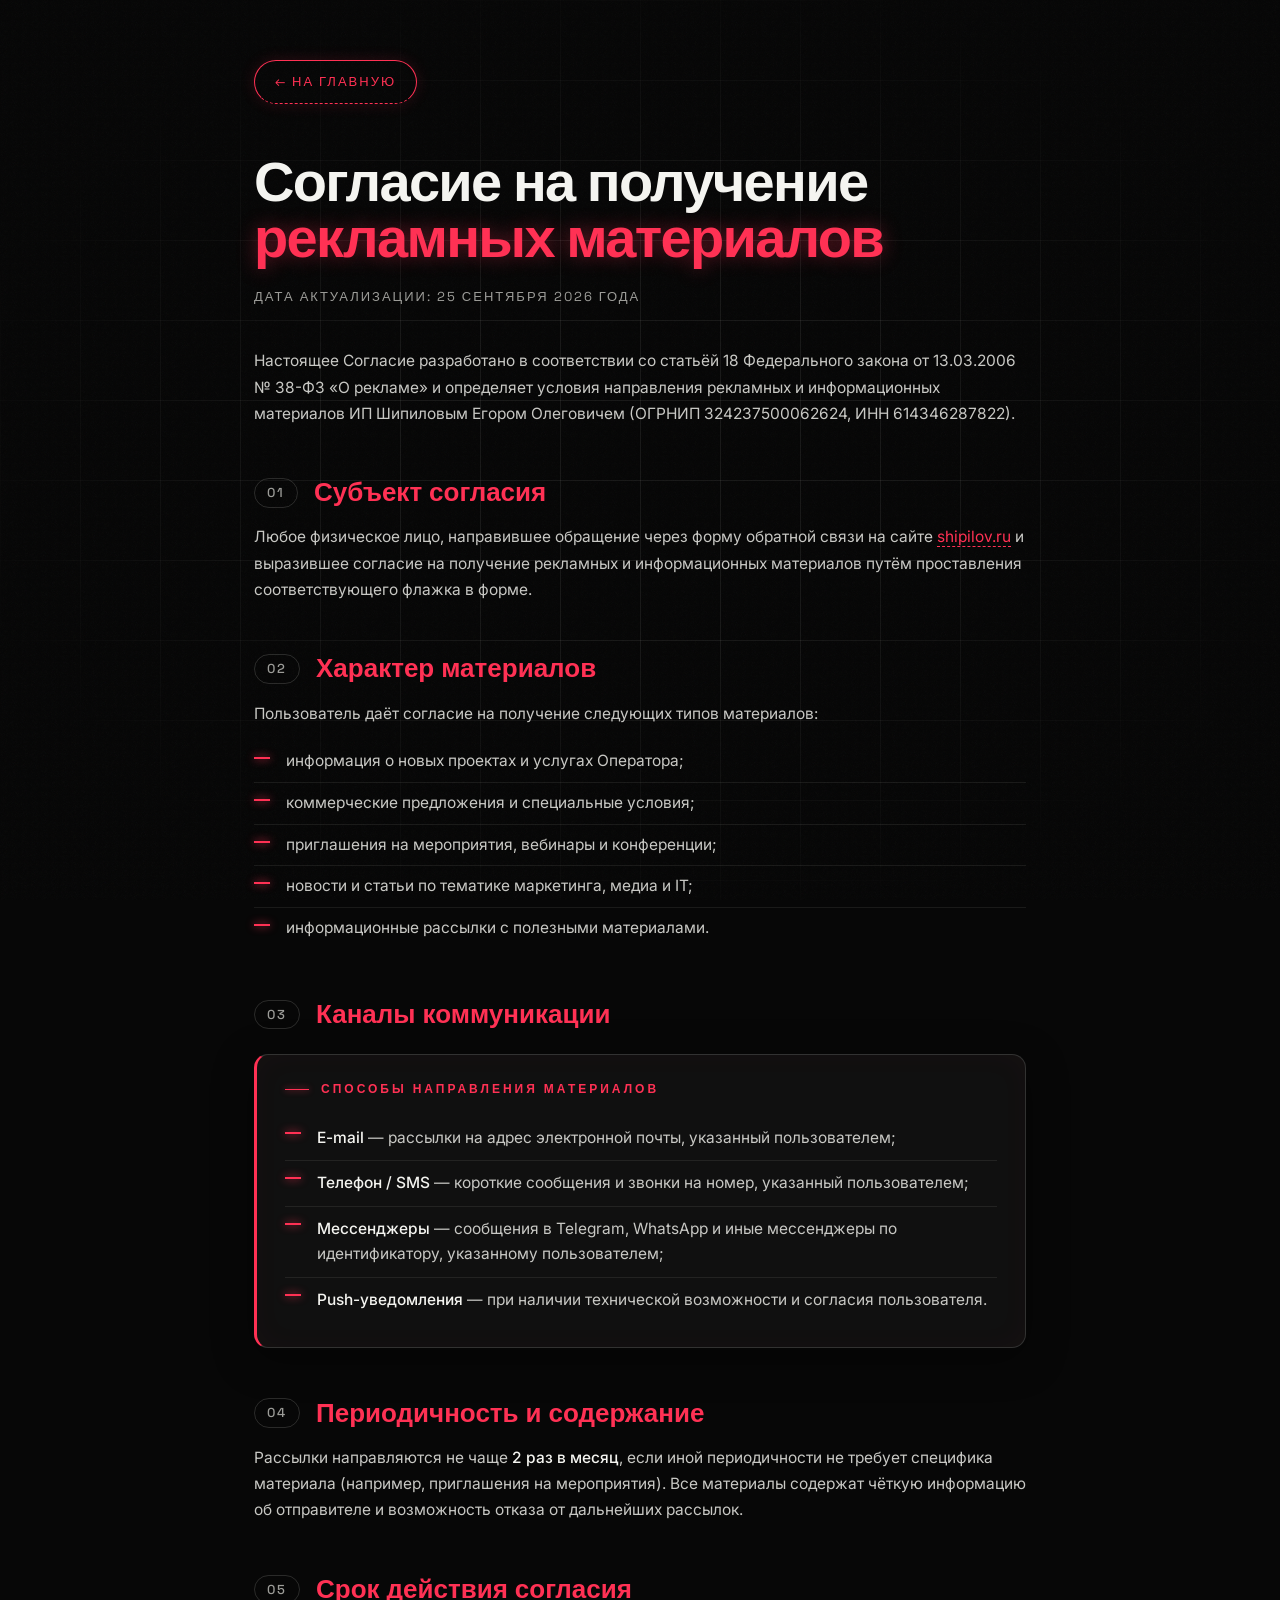
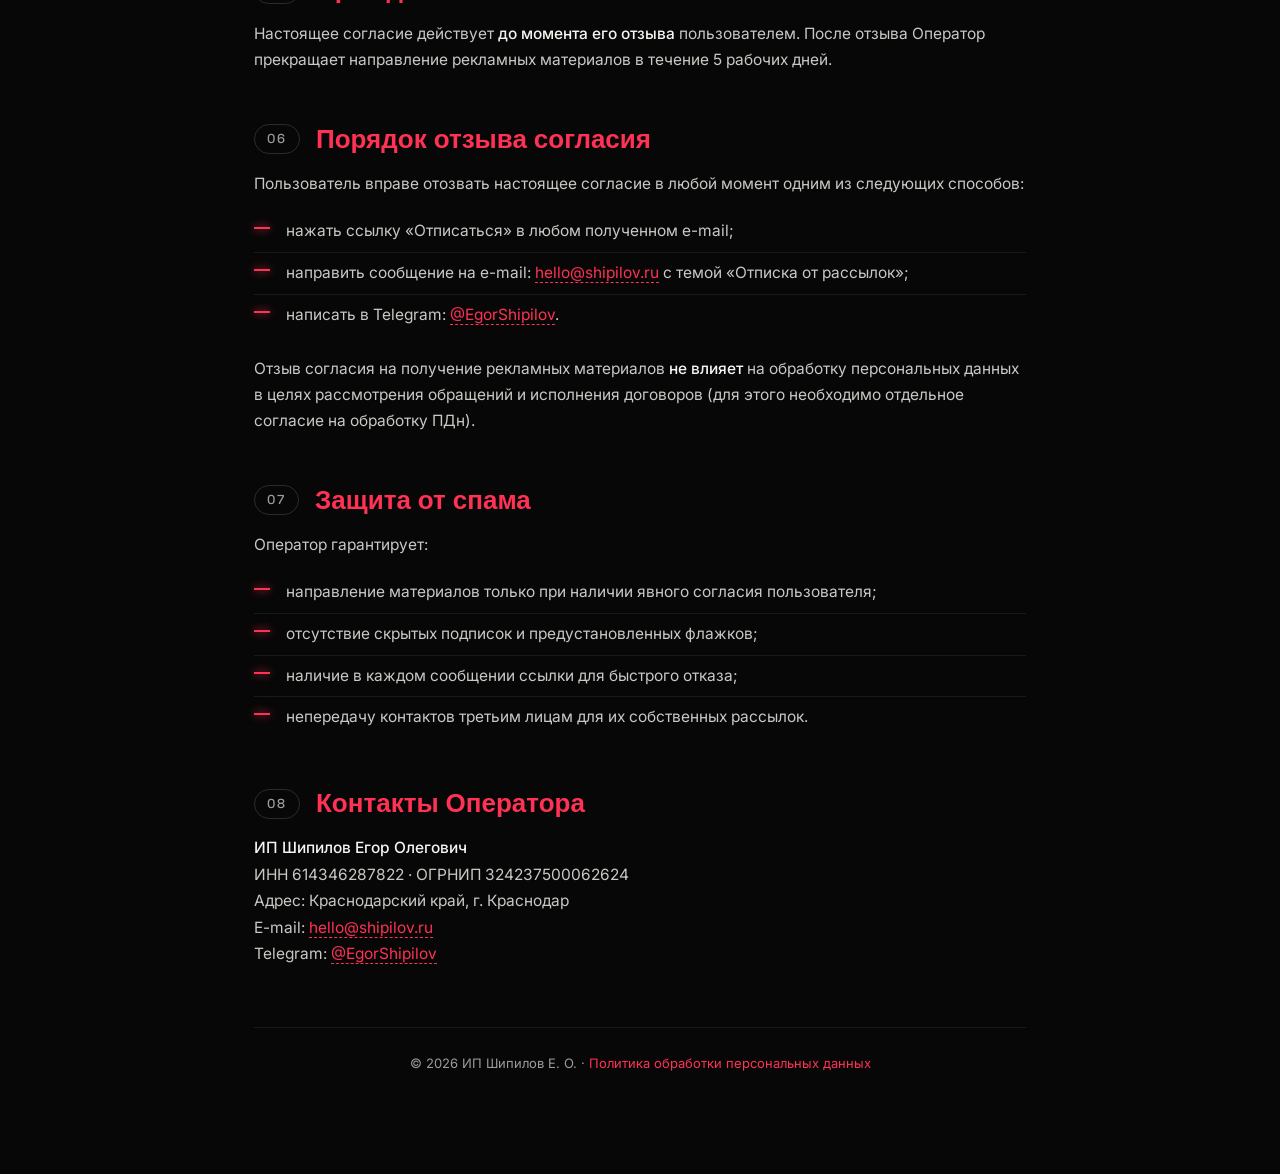
==== consent-marketing.html @ ee518db1 "add new pages" ====
<!doctype html>
<html lang="ru">
<head>
  <meta charset="utf-8">
  <meta name="viewport" content="width=device-width, initial-scale=1">
  <title>Согласие на получение рекламных материалов — Егор Шипилов</title>
  <meta name="description" content="Согласие на получение рекламных и информационных материалов. ИП Шипилов Е.О.">
  <meta name="robots" content="noindex">
  <link rel="preconnect" href="https://fonts.googleapis.com">
  <link rel="preconnect" href="https://fonts.gstatic.com" crossorigin>
  <link href="https://fonts.googleapis.com/css2?family=Space+Grotesk:wght@400;500;600;700;800;900&family=Inter:wght@300;400;500&display=swap" rel="stylesheet">
  <style>
    :root {
      --bg: #070707;
      --bg-2: #101010;
      --fg: #F4F4F0;
      --muted: #9C9C98;
      --neon: #C7FF00;
      --accent: #FF3154;
      --line: rgba(244, 244, 240, 0.08);
      --line-2: rgba(244, 244, 240, 0.15);
      --radius: 14px;
      --font-display: 'Space Grotesk', sans-serif;
      --font-body: 'Inter', sans-serif;
    }
    * { box-sizing: border-box; margin: 0; padding: 0; }
    html { scroll-behavior: smooth; }
    body {
      background: var(--bg);
      color: var(--fg);
      font-family: var(--font-body);
      font-size: 16px;
      line-height: 1.7;
      min-height: 100vh;
      position: relative;
    }
    body::before {
      content: '';
      position: fixed;
      inset: 0;
      pointer-events: none;
      z-index: 1;
      opacity: 0.04;
      background-image: url("data:image/svg+xml,%3Csvg xmlns='http://www.w3.org/2000/svg' width='200' height='200'%3E%3Cfilter id='n'%3E%3CfeTurbulence baseFrequency='0.9' numOctaves='2' stitchTiles='stitch'/%3E%3C/filter%3E%3Crect width='100%25' height='100%25' filter='url(%23n)'/%3E%3C/svg%3E");
    }
    body::after {
      content: '';
      position: fixed;
      inset: 0;
      pointer-events: none;
      z-index: 0;
      background-image:
        linear-gradient(var(--line) 1px, transparent 1px),
        linear-gradient(90deg, var(--line) 1px, transparent 1px);
      background-size: 80px 80px;
      mask-image: radial-gradient(ellipse at center, black 30%, transparent 80%);
    }
    .policy {
      position: relative;
      z-index: 2;
      max-width: 900px;
      margin: 0 auto;
      padding: 60px 5vw 100px;
    }
    .back {
      display: inline-flex;
      align-items: center;
      gap: 8px;
      font-family: var(--font-display);
      font-size: 13px;
      letter-spacing: 2px;
      text-transform: uppercase;
      color: var(--accent);
      text-decoration: none;
      padding: 10px 20px;
      border: 1px solid var(--accent);
      border-radius: 999px;
      transition: all 0.3s;
      margin-bottom: 50px;
      box-shadow: 0 0 15px rgba(255, 49, 84, 0.15);
    }
    .back:hover {
      background: var(--accent);
      color: #070707;
      box-shadow: 0 0 25px rgba(255, 49, 84, 0.4);
    }
    .policy h1 {
      font-family: var(--font-display);
      font-weight: 900;
      font-size: clamp(32px, 5vw, 56px);
      line-height: 1;
      letter-spacing: -0.03em;
      color: var(--fg);
      margin-bottom: 20px;
    }
    .policy h1 em {
      font-style: normal;
      color: var(--accent);
      text-shadow: 0 0 20px rgba(255, 49, 84, 0.4);
    }
    .policy .date {
      font-family: var(--font-display);
      font-size: 13px;
      letter-spacing: 2px;
      text-transform: uppercase;
      color: var(--muted);
      margin-bottom: 40px;
    }
    .policy h2 {
      font-family: var(--font-display);
      font-weight: 700;
      font-size: clamp(20px, 2.5vw, 26px);
      line-height: 1.2;
      color: var(--accent);
      margin-top: 50px;
      margin-bottom: 16px;
      display: flex;
      align-items: center;
      gap: 16px;
    }
    .policy h2::before {
      content: attr(data-num);
      font-size: 13px;
      letter-spacing: 2px;
      color: var(--muted);
      font-weight: 500;
      padding: 6px 12px;
      border: 1px solid var(--line-2);
      border-radius: 999px;
      flex-shrink: 0;
    }
    .policy p {
      color: #C8C8C4;
      margin-bottom: 14px;
      font-size: 15.5px;
    }
    .policy strong { color: var(--fg); font-weight: 500; }
    .policy ul {
      list-style: none;
      padding: 0;
      margin: 14px 0 20px;
    }
    .policy li {
      position: relative;
      padding: 8px 0 8px 32px;
      color: #C8C8C4;
      font-size: 15.5px;
      line-height: 1.6;
      border-bottom: 1px solid var(--line);
    }
    .policy li:last-child { border-bottom: none; }
    .policy li::before {
      content: '';
      position: absolute;
      left: 0;
      top: 16px;
      width: 16px;
      height: 2px;
      background: var(--accent);
      box-shadow: 0 0 8px var(--accent);
    }
    .policy a {
      color: var(--accent);
      text-decoration: none;
      border-bottom: 1px dashed var(--accent);
      transition: all 0.3s;
    }
    .policy a:hover {
      color: var(--fg);
      border-color: var(--fg);
    }
    .channels-card {
      background: var(--bg-2);
      border: 1px solid var(--line-2);
      border-left: 3px solid var(--accent);
      border-radius: var(--radius);
      padding: 24px 28px;
      margin: 24px 0;
      box-shadow: 0 10px 40px rgba(0, 0, 0, 0.4), inset 0 0 30px rgba(255, 49, 84, 0.03);
    }
    .channels-card h3 {
      font-family: var(--font-display);
      font-size: 12px;
      letter-spacing: 3px;
      text-transform: uppercase;
      color: var(--accent);
      margin-bottom: 16px;
      display: flex;
      align-items: center;
      gap: 12px;
    }
    .channels-card h3::before {
      content: '';
      width: 24px;
      height: 1px;
      background: var(--accent);
      box-shadow: 0 0 6px var(--accent);
    }
    .channels-card ul { margin: 0; }
    .channels-card li {
      padding: 10px 0 10px 32px;
      border-bottom: 1px solid var(--line);
    }
    .channels-card li:last-child { border-bottom: none; }
    .footer-note {
      margin-top: 60px;
      padding-top: 24px;
      border-top: 1px solid var(--line);
      font-size: 13px;
      color: var(--muted);
      text-align: center;
    }
    .footer-note a { color: var(--accent); border: none; }
    @media (max-width: 768px) {
      .policy { padding: 40px 20px 80px; }
      .channels-card { padding: 20px; }
      .policy h2::before { display: none; }
    }
  </style>
</head>
<body>
  <main class="policy">
    <a class="back" href="/">← На главную</a>

    <h1>Согласие на получение<br><em>рекламных материалов</em></h1>
    <div class="date">Дата актуализации: 25 сентября 2026 года</div>

    <p>Настоящее Согласие разработано в соответствии со статьёй 18 Федерального закона от 13.03.2006 № 38-ФЗ «О рекламе» и определяет условия направления рекламных и информационных материалов ИП Шипиловым Егором Олеговичем (ОГРНИП 324237500062624, ИНН 614346287822).</p>

    <h2 data-num="01">Субъект согласия</h2>
    <p>Любое физическое лицо, направившее обращение через форму обратной связи на сайте <a href="https://shipilov.ru">shipilov.ru</a> и выразившее согласие на получение рекламных и информационных материалов путём проставления соответствующего флажка в форме.</p>

    <h2 data-num="02">Характер материалов</h2>
    <p>Пользователь даёт согласие на получение следующих типов материалов:</p>
    <ul>
      <li>информация о новых проектах и услугах Оператора;</li>
      <li>коммерческие предложения и специальные условия;</li>
      <li>приглашения на мероприятия, вебинары и конференции;</li>
      <li>новости и статьи по тематике маркетинга, медиа и IT;</li>
      <li>информационные рассылки с полезными материалами.</li>
    </ul>

    <h2 data-num="03">Каналы коммуникации</h2>
    <div class="channels-card">
      <h3>Способы направления материалов</h3>
      <ul>
        <li><strong>E-mail</strong> — рассылки на адрес электронной почты, указанный пользователем;</li>
        <li><strong>Телефон / SMS</strong> — короткие сообщения и звонки на номер, указанный пользователем;</li>
        <li><strong>Мессенджеры</strong> — сообщения в Telegram, WhatsApp и иные мессенджеры по идентификатору, указанному пользователем;</li>
        <li><strong>Push-уведомления</strong> — при наличии технической возможности и согласия пользователя.</li>
      </ul>
    </div>

    <h2 data-num="04">Периодичность и содержание</h2>
    <p>Рассылки направляются не чаще <strong>2 раз в месяц</strong>, если иной периодичности не требует специфика материала (например, приглашения на мероприятия). Все материалы содержат чёткую информацию об отправителе и возможность отказа от дальнейших рассылок.</p>

    <h2 data-num="05">Срок действия согласия</h2>
    <p>Настоящее согласие действует <strong>до момента его отзыва</strong> пользователем. После отзыва Оператор прекращает направление рекламных материалов в течение 5 рабочих дней.</p>

    <h2 data-num="06">Порядок отзыва согласия</h2>
    <p>Пользователь вправе отозвать настоящее согласие в любой момент одним из следующих способов:</p>
    <ul>
      <li>нажать ссылку «Отписаться» в любом полученном e-mail;</li>
      <li>направить сообщение на e-mail: <a href="mailto:hello@shipilov.ru">hello@shipilov.ru</a> с темой «Отписка от рассылок»;</li>
      <li>написать в Telegram: <a href="https://t.me/EgorShipilov" target="_blank" rel="noopener">@EgorShipilov</a>.</li>
    </ul>
    <p>Отзыв согласия на получение рекламных материалов <strong>не влияет</strong> на обработку персональных данных в целях рассмотрения обращений и исполнения договоров (для этого необходимо отдельное согласие на обработку ПДн).</p>

    <h2 data-num="07">Защита от спама</h2>
    <p>Оператор гарантирует:</p>
    <ul>
      <li>направление материалов только при наличии явного согласия пользователя;</li>
      <li>отсутствие скрытых подписок и предустановленных флажков;</li>
      <li>наличие в каждом сообщении ссылки для быстрого отказа;</li>
      <li>непередачу контактов третьим лицам для их собственных рассылок.</li>
    </ul>

    <h2 data-num="08">Контакты Оператора</h2>
    <p><strong>ИП Шипилов Егор Олегович</strong><br>
    ИНН 614346287822 · ОГРНИП 324237500062624<br>
    Адрес: Краснодарский край, г. Краснодар<br>
    E-mail: <a href="mailto:hello@shipilov.ru">hello@shipilov.ru</a><br>
    Telegram: <a href="https://t.me/EgorShipilov" target="_blank" rel="noopener">@EgorShipilov</a></p>

    <div class="footer-note">
      © <span id="year">2026</span> ИП Шипилов Е. О. · <a href="/policy">Политика обработки персональных данных</a>
    </div>
  </main>

  <script>
    const yearEl = document.getElementById('year');
    if (yearEl) yearEl.textContent = new Date().getFullYear();
  </script>
</body>
</html>
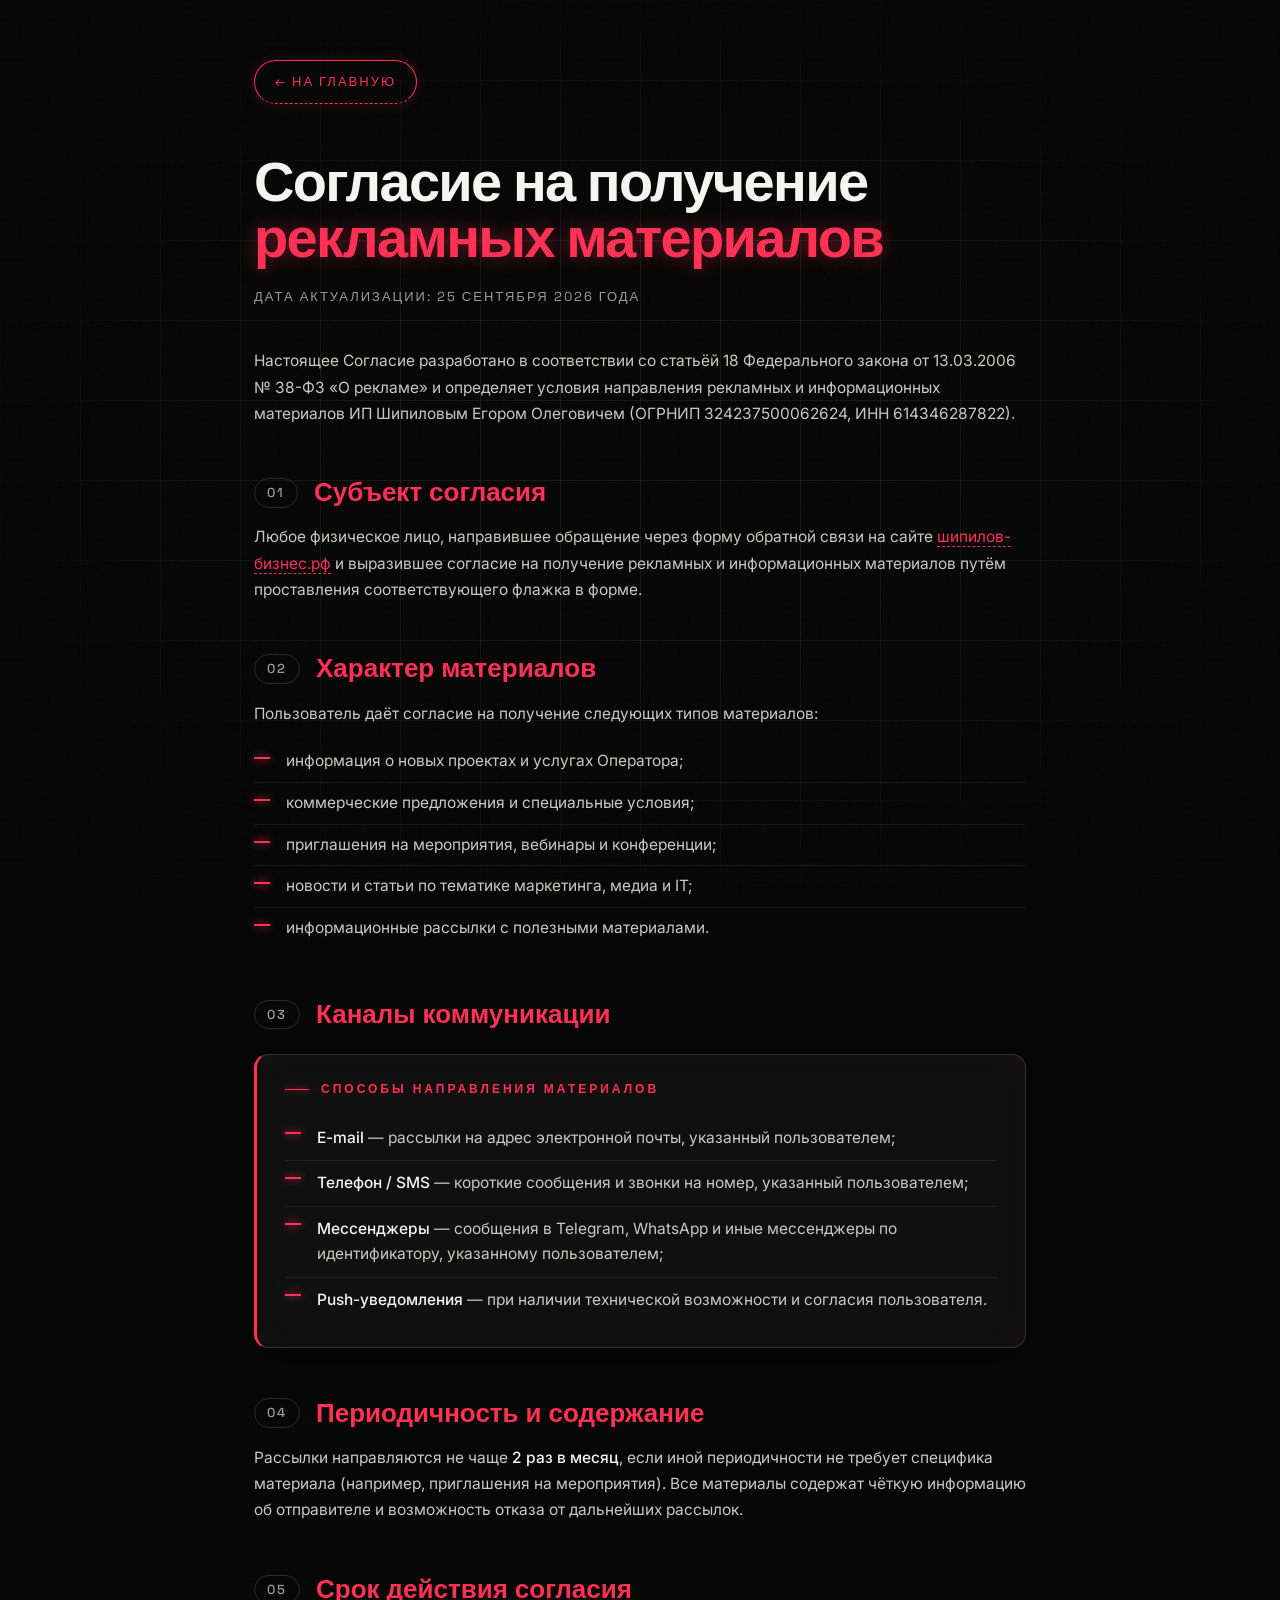
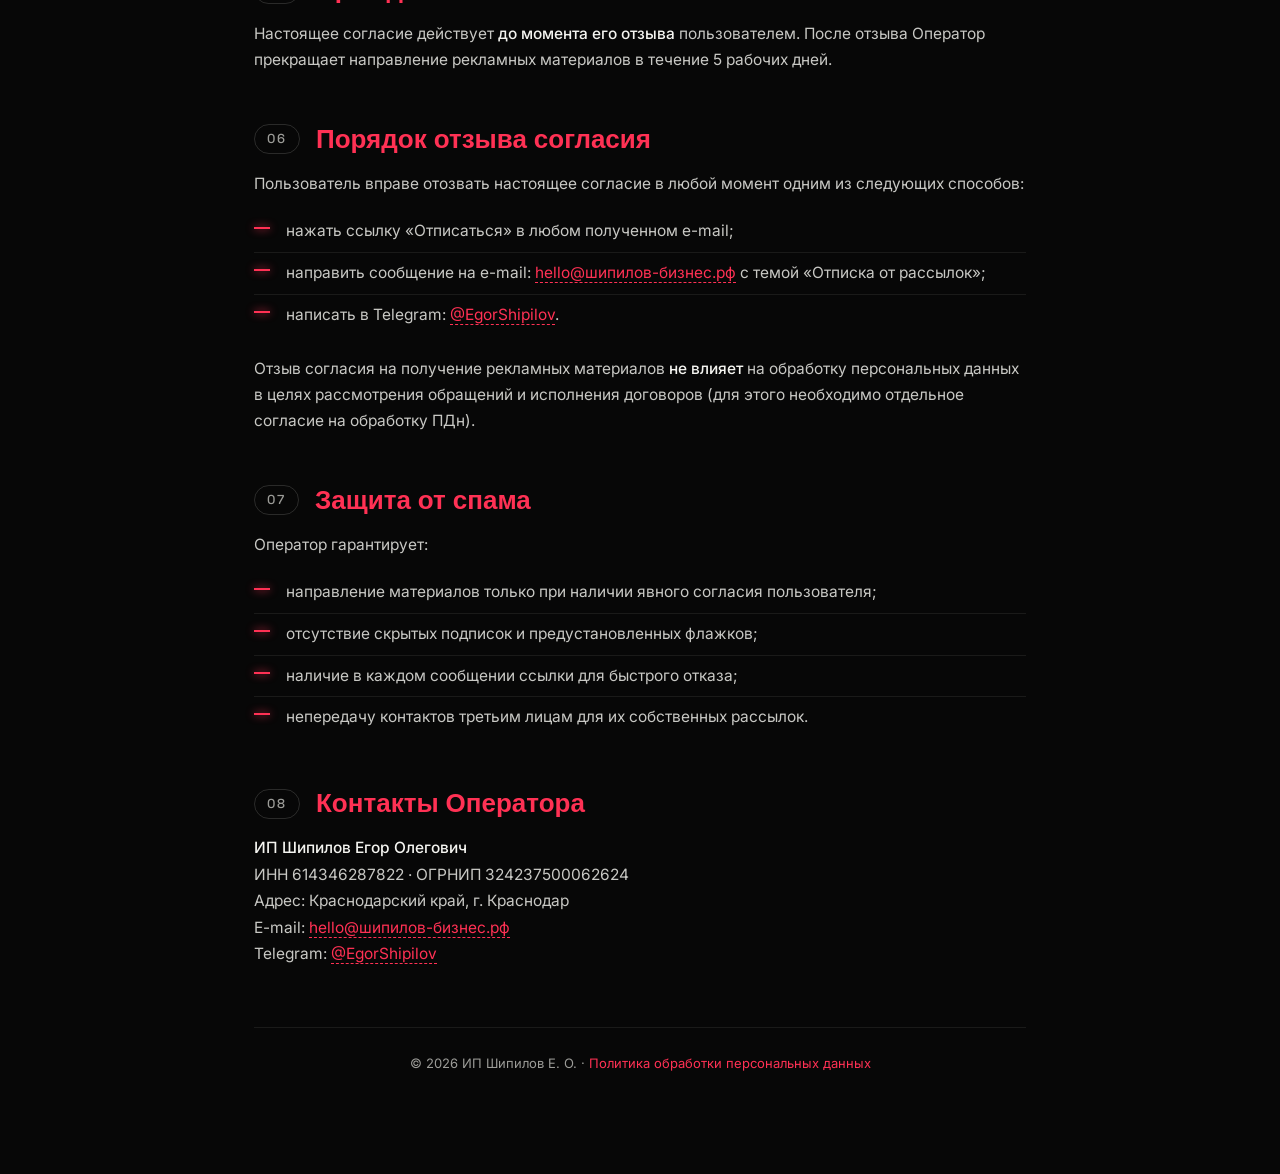
==== commit d1b1c6a2: "add sources" ====
--- a/consent-marketing.html
+++ b/consent-marketing.html
@@ -228,7 +228,7 @@
     <p>Настоящее Согласие разработано в соответствии со статьёй 18 Федерального закона от 13.03.2006 № 38-ФЗ «О рекламе» и определяет условия направления рекламных и информационных материалов ИП Шипиловым Егором Олеговичем (ОГРНИП 324237500062624, ИНН 614346287822).</p>
 
     <h2 data-num="01">Субъект согласия</h2>
-    <p>Любое физическое лицо, направившее обращение через форму обратной связи на сайте <a href="https://shipilov.ru">shipilov.ru</a> и выразившее согласие на получение рекламных и информационных материалов путём проставления соответствующего флажка в форме.</p>
+    <p>Любое физическое лицо, направившее обращение через форму обратной связи на сайте <a href="https://шипилов-бизнес.рф">шипилов-бизнес.рф</a> и выразившее согласие на получение рекламных и информационных материалов путём проставления соответствующего флажка в форме.</p>
 
     <h2 data-num="02">Характер материалов</h2>
     <p>Пользователь даёт согласие на получение следующих типов материалов:</p>
@@ -261,7 +261,7 @@
     <p>Пользователь вправе отозвать настоящее согласие в любой момент одним из следующих способов:</p>
     <ul>
       <li>нажать ссылку «Отписаться» в любом полученном e-mail;</li>
-      <li>направить сообщение на e-mail: <a href="mailto:hello@shipilov.ru">hello@shipilov.ru</a> с темой «Отписка от рассылок»;</li>
+      <li>направить сообщение на e-mail: <a href="mailto:hello@шипилов-бизнес.рф">hello@шипилов-бизнес.рф</a> с темой «Отписка от рассылок»;</li>
       <li>написать в Telegram: <a href="https://t.me/EgorShipilov" target="_blank" rel="noopener">@EgorShipilov</a>.</li>
     </ul>
     <p>Отзыв согласия на получение рекламных материалов <strong>не влияет</strong> на обработку персональных данных в целях рассмотрения обращений и исполнения договоров (для этого необходимо отдельное согласие на обработку ПДн).</p>
@@ -279,7 +279,7 @@
     <p><strong>ИП Шипилов Егор Олегович</strong><br>
     ИНН 614346287822 · ОГРНИП 324237500062624<br>
     Адрес: Краснодарский край, г. Краснодар<br>
-    E-mail: <a href="mailto:hello@shipilov.ru">hello@shipilov.ru</a><br>
+    E-mail: <a href="mailto:hello@шипилов-бизнес.рф">hello@шипилов-бизнес.рф</a><br>
     Telegram: <a href="https://t.me/EgorShipilov" target="_blank" rel="noopener">@EgorShipilov</a></p>
 
     <div class="footer-note">
